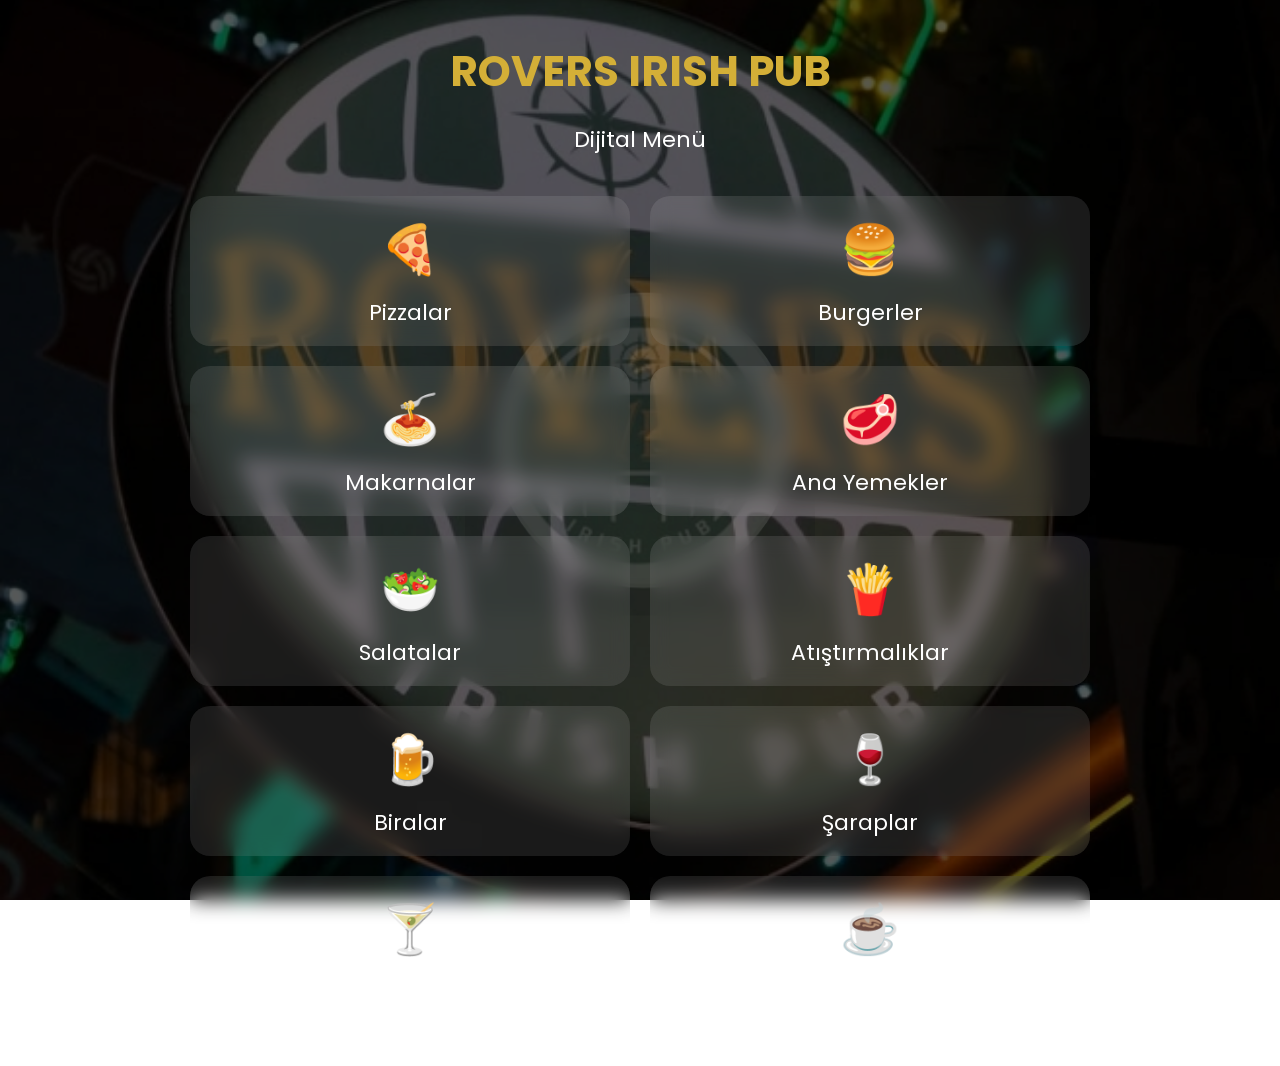
==== menu.html @ 9247f2ec "İlk yükleme" ====
<!DOCTYPE html>
<html lang="tr">

<head>
<meta charset="UTF-8">
<meta name="viewport" content="width=device-width, initial-scale=1.0">

<title>Rovers Menü</title>

<link rel="stylesheet" href="style.css">

<link href="https://fonts.googleapis.com/css2?family=Poppins:wght@300;500;700&display=swap" rel="stylesheet">

</head>

<body class="menu-page">

<div class="background-overlay"></div>

<div class="logo-bg">
    <img src="images/logo.jpeg" alt="Logo">
</div>

<div class="container">

<h1>ROVERS IRISH PUB</h1>

<p>Dijital Menü</p>

<div class="menu-grid">

<a href="#" class="card">
<div class="icon">🍕</div>
<span>Pizzalar</span>
</a>

<a href="#" class="card">
<div class="icon">🍔</div>
<span>Burgerler</span>
</a>

<a href="#" class="card">
<div class="icon">🍝</div>
<span>Makarnalar</span>
</a>

<a href="#" class="card">
<div class="icon">🥩</div>
<span>Ana Yemekler</span>
</a>

<a href="#" class="card">
<div class="icon">🥗</div>
<span>Salatalar</span>
</a>

<a href="#" class="card">
<div class="icon">🍟</div>
<span>Atıştırmalıklar</span>
</a>

<a href="#" class="card">
<div class="icon">🍺</div>
<span>Biralar</span>
</a>

<a href="#" class="card">
<div class="icon">🍷</div>
<span>Şaraplar</span>
</a>

<a href="#" class="card">
<div class="icon">🍸</div>
<span>Kokteyller</span>
</a>

<a href="#" class="card">
<div class="icon">☕</div>
<span>Kahveler</span>
</a>

</div>

</div>

</body>
</html>
---- style.css ----
@import url('https://fonts.googleapis.com/css2?family=Poppins:wght@300;500;700&display=swap');

*{
margin:0;
padding:0;
box-sizing:border-box;
}

body{
font-family:'Poppins',sans-serif;
}

/* Giriş Sayfası */

.home-page{
background:url("images/background.jpeg") center center/cover no-repeat;
height:100vh;
}

.home-overlay{
height:100%;
display:flex;
justify-content:center;
align-items:center;
background:rgba(0,0,0,.5);
}

button{

padding:18px 55px;

font-size:28px;

border:none;

border-radius:15px;

background:#D4AF37;

color:white;

cursor:pointer;

font-weight:bold;

transition:.3s;
}

button:hover{

transform:scale(1.05);

background:#f0c544;

}

/* Menü */

.menu-page{

background:url("images/menu.jpeg") center center/cover fixed;

min-height:100vh;

position:relative;

}

.background-overlay{

position:fixed;

top:0;

left:0;

width:100%;

height:100%;

background:rgba(0,0,0,.65);

z-index:1;

}

.logo-bg{

position:fixed;

top:50%;

left:50%;

transform:translate(-50%,-50%);

opacity:.12;

z-index:2;

pointer-events:none;

}

.logo-bg img{

width:350px;

}

.container{

position:relative;

z-index:3;

width:90%;

max-width:900px;

margin:auto;

padding:40px 0;

}

.container h1{

color:#D4AF37;

text-align:center;

font-size:42px;

}

.container p{

text-align:center;

color:white;

margin:20px 0 40px;

font-size:22px;

}

.menu-grid{

display:grid;

grid-template-columns:repeat(2,1fr);

gap:20px;

}

.card{

background:rgba(255,255,255,.10);

height:150px;

border-radius:20px;

display:flex;

flex-direction:column;

justify-content:center;

align-items:center;

text-decoration:none;

color:white;

font-size:22px;

backdrop-filter:blur(10px);

transition:.3s;

}

.icon{

font-size:48px;

margin-bottom:10px;

}

.card:hover{

background:#D4AF37;

color:#111;

transform:translateY(-5px);

}

@media(max-width:700px){

.menu-grid{

grid-template-columns:1fr;

}

.container h1{

font-size:32px;

}

.logo-bg img{

width:250px;

}

}
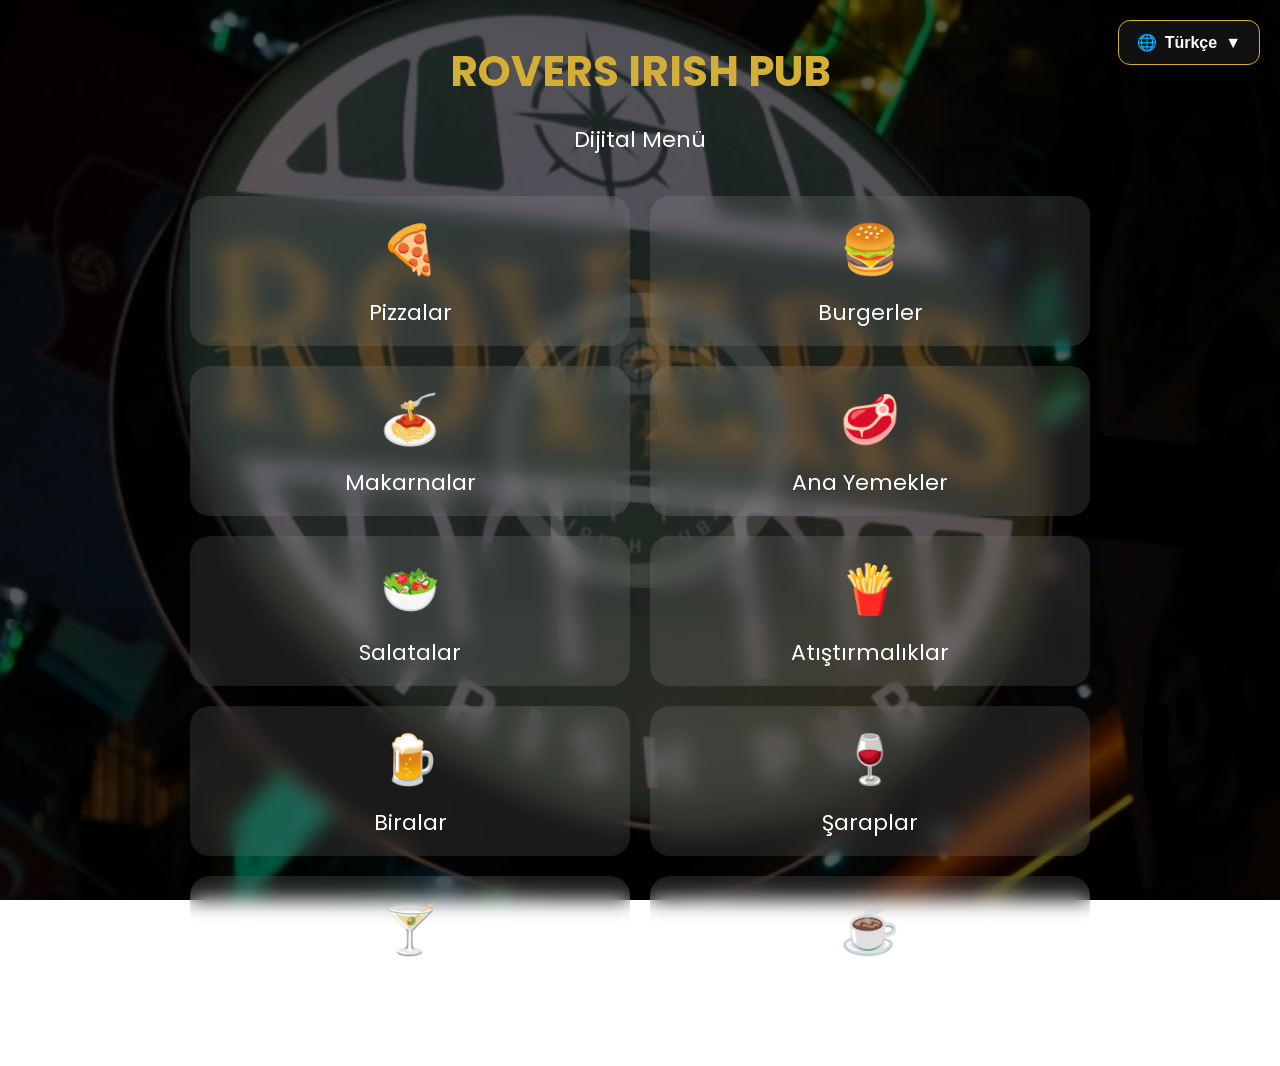
==== commit 4bfae784: "Dil seçici sistemi eklendi" ====
--- a/menu.html
+++ b/menu.html
@@ -8,12 +8,39 @@
 <title>Rovers Menü</title>
 
 <link rel="stylesheet" href="style.css">
-
 <link href="https://fonts.googleapis.com/css2?family=Poppins:wght@300;500;700&display=swap" rel="stylesheet">
 
 </head>
 
 <body class="menu-page">
+
+    <!-- Dil Seçici -->
+<div class="language-selector">
+
+    <button id="languageButton">
+        🌐 <span id="selectedLanguage">Türkçe</span>
+        ▼
+    </button>
+
+    <div id="languageList" class="language-list">
+
+        <div class="language-item" data-lang="tr">🇹🇷 Türkçe</div>
+
+        <div class="language-item" data-lang="en">🇬🇧 English</div>
+
+        <div class="language-item" data-lang="fr">🇫🇷 Français</div>
+
+        <div class="language-item" data-lang="it">🇮🇹 Italiano</div>
+
+        <div class="language-item" data-lang="ru">🇷🇺 Русский</div>
+
+        <div class="language-item" data-lang="fa">🇮🇷 فارسی</div>
+
+        <div class="language-item" data-lang="es">🇪🇸 Español</div>
+
+    </div>
+
+</div>
 
 <div class="background-overlay"></div>
 
@@ -23,65 +50,67 @@
 
 <div class="container">
 
-<h1>ROVERS IRISH PUB</h1>
+<h1 id="title">ROVERS IRISH PUB</h1>
 
-<p>Dijital Menü</p>
+<p id="subtitle">Dijital Menü</p>
 
 <div class="menu-grid">
 
 <a href="#" class="card">
 <div class="icon">🍕</div>
-<span>Pizzalar</span>
+<span id="pizza">Pizzalar</span>
 </a>
 
 <a href="#" class="card">
 <div class="icon">🍔</div>
-<span>Burgerler</span>
+<span id="burger">Burgerler</span>
 </a>
 
 <a href="#" class="card">
 <div class="icon">🍝</div>
-<span>Makarnalar</span>
+<span id="pasta">Makarnalar</span>
 </a>
 
 <a href="#" class="card">
 <div class="icon">🥩</div>
-<span>Ana Yemekler</span>
+<span id="main">Ana Yemekler</span>
 </a>
 
 <a href="#" class="card">
 <div class="icon">🥗</div>
-<span>Salatalar</span>
+<span id="salad">Salatalar</span>
 </a>
 
 <a href="#" class="card">
 <div class="icon">🍟</div>
-<span>Atıştırmalıklar</span>
+<span id="snack">Atıştırmalıklar</span>
 </a>
 
 <a href="#" class="card">
 <div class="icon">🍺</div>
-<span>Biralar</span>
+<span id="beer">Biralar</span>
 </a>
 
 <a href="#" class="card">
 <div class="icon">🍷</div>
-<span>Şaraplar</span>
+<span id="wine">Şaraplar</span>
 </a>
 
 <a href="#" class="card">
 <div class="icon">🍸</div>
-<span>Kokteyller</span>
+<span id="cocktail">Kokteyller</span>
 </a>
 
 <a href="#" class="card">
 <div class="icon">☕</div>
-<span>Kahveler</span>
+<span id="coffee">Kahveler</span>
 </a>
 
 </div>
 
 </div>
 
+<script src="script.js"></script>
+
 </body>
 </html>
--- a/style.css
+++ b/style.css
@@ -222,4 +222,117 @@
 
 }
 
+}
+
+/* ========================= */
+/* DİL SEÇİCİ */
+/* ========================= */
+
+.language-selector{
+    position:fixed;
+    top:20px;
+    right:20px;
+    z-index:9999;
+}
+
+#languageButton{
+    display:flex;
+    align-items:center;
+    gap:8px;
+    background:rgba(20,20,20,.85);
+    color:white;
+    border:1px solid #D4AF37;
+    border-radius:12px;
+    padding:12px 18px;
+    font-size:16px;
+    cursor:pointer;
+    backdrop-filter:blur(12px);
+    transition:.3s;
+}
+
+#languageButton:hover{
+    background:#D4AF37;
+    color:#111;
+}
+
+.language-list{
+
+    display:none;
+
+    position:absolute;
+
+    right:0;
+
+    margin-top:10px;
+
+    width:220px;
+
+    background:rgba(15,15,15,.95);
+
+    border:1px solid rgba(212,175,55,.5);
+
+    border-radius:15px;
+
+    overflow:hidden;
+
+    backdrop-filter:blur(15px);
+
+    box-shadow:0 0 20px rgba(0,0,0,.4);
+
+}
+
+.language-item{
+
+    padding:14px 18px;
+
+    color:white;
+
+    cursor:pointer;
+
+    transition:.3s;
+
+    font-size:16px;
+
+}
+
+.language-item:hover{
+
+    background:#D4AF37;
+
+    color:#111;
+
+}
+
+.language-list.active{
+
+    display:block;
+
+}
+
+/* Telefon */
+
+@media(max-width:768px){
+
+.language-selector{
+
+top:15px;
+
+right:15px;
+
+}
+
+#languageButton{
+
+padding:10px 15px;
+
+font-size:15px;
+
+}
+
+.language-list{
+
+width:190px;
+
+}
+
 }
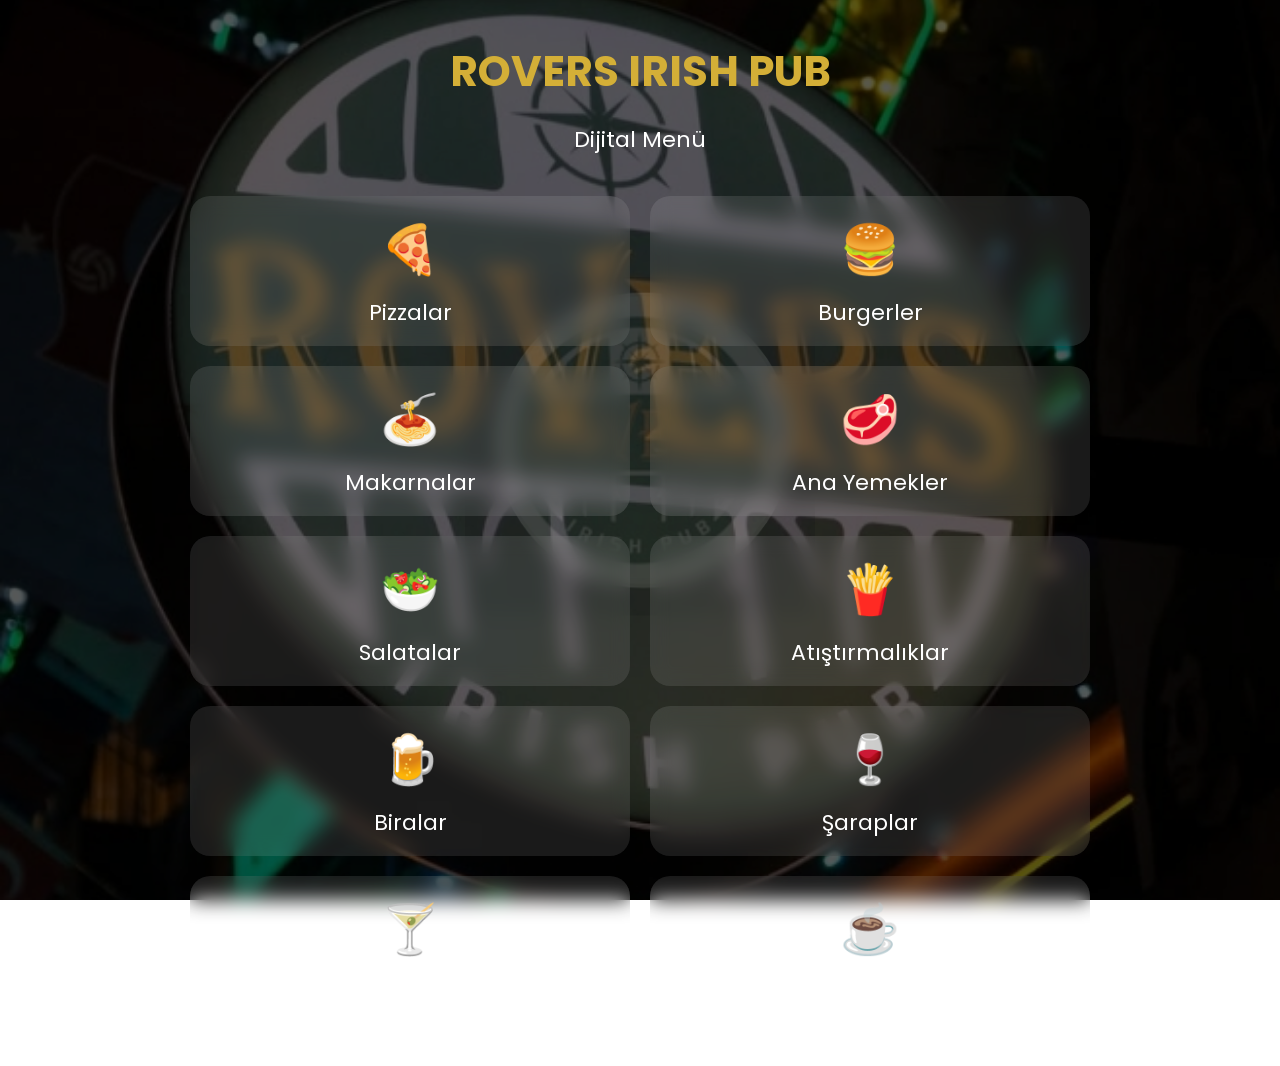
==== commit d6998d58: "Dil seçici giriş sayfasına taşındı" ====
--- a/menu.html
+++ b/menu.html
@@ -2,115 +2,91 @@
 <html lang="tr">
 
 <head>
-<meta charset="UTF-8">
-<meta name="viewport" content="width=device-width, initial-scale=1.0">
+    <meta charset="UTF-8">
+    <meta name="viewport" content="width=device-width, initial-scale=1.0">
+    <title>Rovers Menü</title>
 
-<title>Rovers Menü</title>
+    <link rel="stylesheet" href="style.css">
 
-<link rel="stylesheet" href="style.css">
-<link href="https://fonts.googleapis.com/css2?family=Poppins:wght@300;500;700&display=swap" rel="stylesheet">
-
+    <link href="https://fonts.googleapis.com/css2?family=Poppins:wght@300;500;700&display=swap" rel="stylesheet">
 </head>
 
 <body class="menu-page">
 
-    <!-- Dil Seçici -->
-<div class="language-selector">
+    <!-- Arka Plan -->
+    <div class="background-overlay"></div>
 
-    <button id="languageButton">
-        🌐 <span id="selectedLanguage">Türkçe</span>
-        ▼
-    </button>
+    <!-- Logo -->
+    <div class="logo-bg">
+        <img src="images/logo.jpeg" alt="Rovers Logo">
+    </div>
 
-    <div id="languageList" class="language-list">
+    <!-- Menü -->
+    <div class="container">
 
-        <div class="language-item" data-lang="tr">🇹🇷 Türkçe</div>
+        <h1 id="title">ROVERS IRISH PUB</h1>
 
-        <div class="language-item" data-lang="en">🇬🇧 English</div>
+        <p id="subtitle">Dijital Menü</p>
 
-        <div class="language-item" data-lang="fr">🇫🇷 Français</div>
+        <div class="menu-grid">
 
-        <div class="language-item" data-lang="it">🇮🇹 Italiano</div>
+            <a href="#" class="card">
+                <div class="icon">🍕</div>
+                <span id="pizza">Pizzalar</span>
+            </a>
 
-        <div class="language-item" data-lang="ru">🇷🇺 Русский</div>
+            <a href="#" class="card">
+                <div class="icon">🍔</div>
+                <span id="burger">Burgerler</span>
+            </a>
 
-        <div class="language-item" data-lang="fa">🇮🇷 فارسی</div>
+            <a href="#" class="card">
+                <div class="icon">🍝</div>
+                <span id="pasta">Makarnalar</span>
+            </a>
 
-        <div class="language-item" data-lang="es">🇪🇸 Español</div>
+            <a href="#" class="card">
+                <div class="icon">🥩</div>
+                <span id="main">Ana Yemekler</span>
+            </a>
+
+            <a href="#" class="card">
+                <div class="icon">🥗</div>
+                <span id="salad">Salatalar</span>
+            </a>
+
+            <a href="#" class="card">
+                <div class="icon">🍟</div>
+                <span id="snack">Atıştırmalıklar</span>
+            </a>
+
+            <a href="#" class="card">
+                <div class="icon">🍺</div>
+                <span id="beer">Biralar</span>
+            </a>
+
+            <a href="#" class="card">
+                <div class="icon">🍷</div>
+                <span id="wine">Şaraplar</span>
+            </a>
+
+            <a href="#" class="card">
+                <div class="icon">🍸</div>
+                <span id="cocktail">Kokteyller</span>
+            </a>
+
+            <a href="#" class="card">
+                <div class="icon">☕</div>
+                <span id="coffee">Kahveler</span>
+            </a>
+
+        </div>
 
     </div>
 
-</div>
-
-<div class="background-overlay"></div>
-
-<div class="logo-bg">
-    <img src="images/logo.jpeg" alt="Logo">
-</div>
-
-<div class="container">
-
-<h1 id="title">ROVERS IRISH PUB</h1>
-
-<p id="subtitle">Dijital Menü</p>
-
-<div class="menu-grid">
-
-<a href="#" class="card">
-<div class="icon">🍕</div>
-<span id="pizza">Pizzalar</span>
-</a>
-
-<a href="#" class="card">
-<div class="icon">🍔</div>
-<span id="burger">Burgerler</span>
-</a>
-
-<a href="#" class="card">
-<div class="icon">🍝</div>
-<span id="pasta">Makarnalar</span>
-</a>
-
-<a href="#" class="card">
-<div class="icon">🥩</div>
-<span id="main">Ana Yemekler</span>
-</a>
-
-<a href="#" class="card">
-<div class="icon">🥗</div>
-<span id="salad">Salatalar</span>
-</a>
-
-<a href="#" class="card">
-<div class="icon">🍟</div>
-<span id="snack">Atıştırmalıklar</span>
-</a>
-
-<a href="#" class="card">
-<div class="icon">🍺</div>
-<span id="beer">Biralar</span>
-</a>
-
-<a href="#" class="card">
-<div class="icon">🍷</div>
-<span id="wine">Şaraplar</span>
-</a>
-
-<a href="#" class="card">
-<div class="icon">🍸</div>
-<span id="cocktail">Kokteyller</span>
-</a>
-
-<a href="#" class="card">
-<div class="icon">☕</div>
-<span id="coffee">Kahveler</span>
-</a>
-
-</div>
-
-</div>
-
-<script src="script.js"></script>
+    <!-- JavaScript -->
+    <script src="script.js"></script>
 
 </body>
+
 </html>
--- a/style.css
+++ b/style.css
@@ -23,36 +23,26 @@
 justify-content:center;
 align-items:center;
 background:rgba(0,0,0,.5);
-}
-
-button{
-
-padding:18px 55px;
-
-font-size:28px;
-
-border:none;
-
-border-radius:15px;
-
-background:#D4AF37;
-
-color:white;
-
-cursor:pointer;
-
-font-weight:bold;
-
-transition:.3s;
-}
-
-button:hover{
-
-transform:scale(1.05);
-
-background:#f0c544;
-
-}
+position:relative;
+}
+
+.home-overlay button{
+    padding:18px 55px;
+    font-size:28px;
+    border:none;
+    border-radius:15px;
+    background:#D4AF37;
+    color:white;
+    cursor:pointer;
+    font-weight:bold;
+    transition:.3s;
+}
+
+.home-overlay button:hover{
+    transform:scale(1.05);
+    background:#f0c544;
+}
+
 
 /* Menü */
 
@@ -229,20 +219,20 @@
 /* ========================= */
 
 .language-selector{
-    position:fixed;
-    top:20px;
-    right:20px;
-    z-index:9999;
+    position:absolute;
+    top:25px;
+    right:25px;
+    z-index:1000;
 }
 
 #languageButton{
     display:flex;
     align-items:center;
     gap:8px;
-    background:rgba(20,20,20,.85);
+    background:rgba(0,0,0,.70);
     color:white;
     border:1px solid #D4AF37;
-    border-radius:12px;
+    border-radius:10px;
     padding:12px 18px;
     font-size:16px;
     cursor:pointer;
@@ -253,6 +243,7 @@
 #languageButton:hover{
     background:#D4AF37;
     color:#111;
+
 }
 
 .language-list{
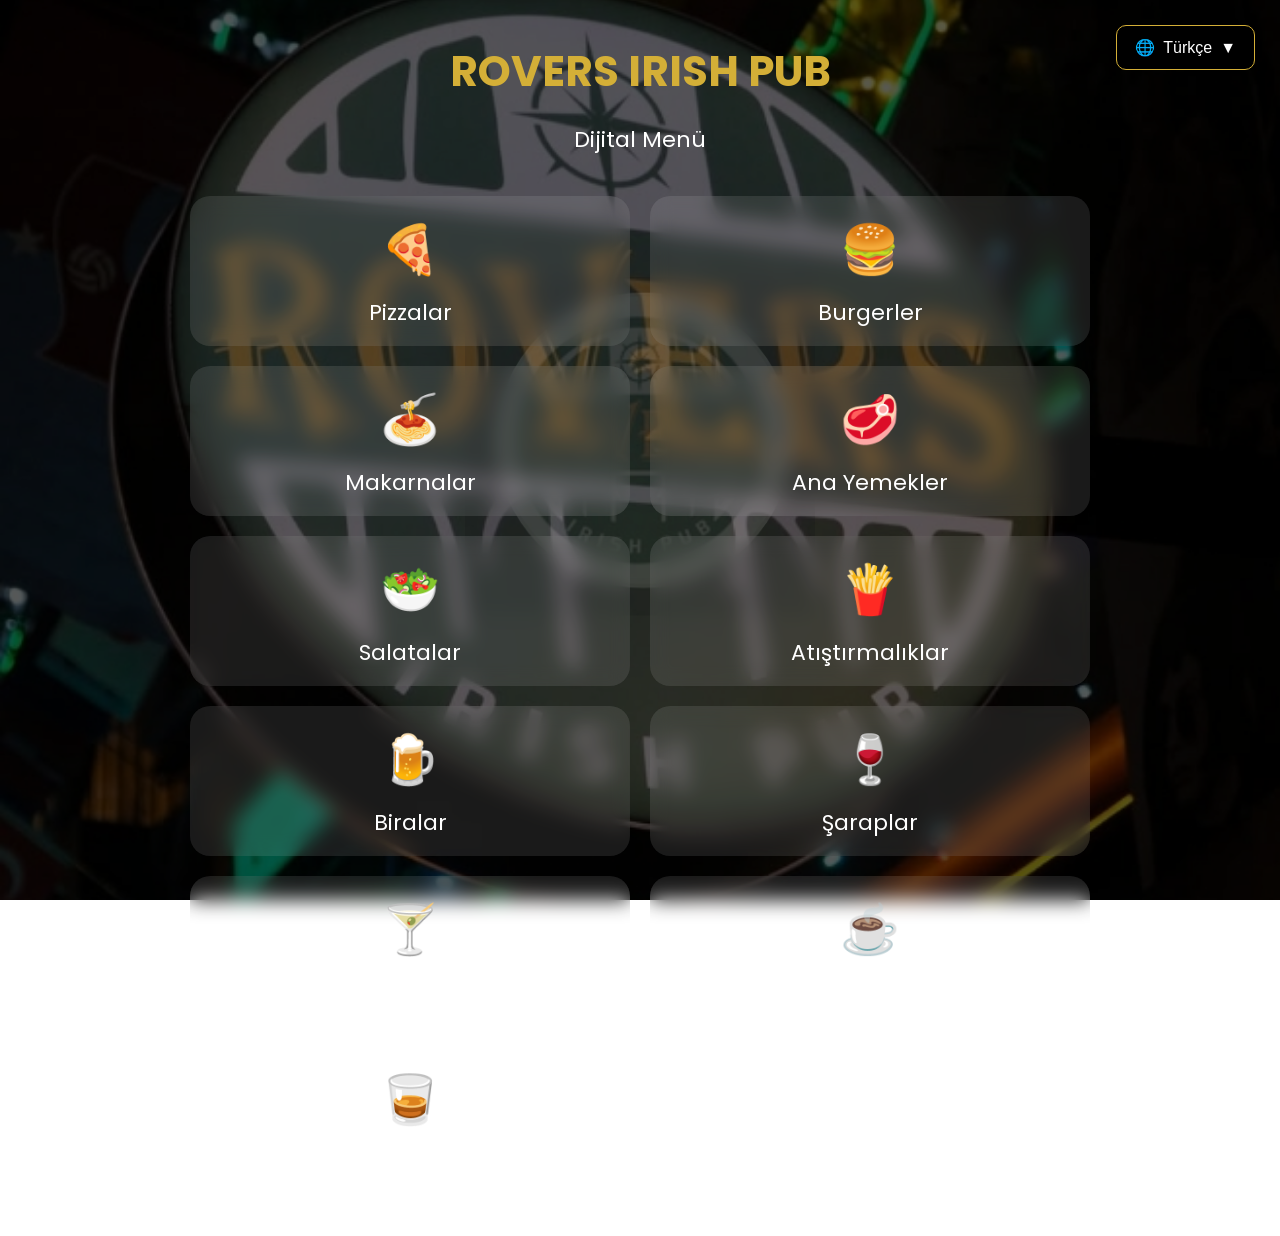
==== commit ace7892a: "Menü panel düzenlemeleri yapıldı" ====
--- a/menu.html
+++ b/menu.html
@@ -13,8 +13,30 @@
 
 <body class="menu-page">
 
+    <!-- Dil Seçici -->
+    <div class="language-selector">
+
+        <button type="button" id="languageButton">
+            🌐 <span id="selectedLanguage">Türkçe</span> ▼
+        </button>
+
+        <div id="languageList" class="language-list">
+
+            <div class="language-item" data-lang="tr">🇹🇷 Türkçe</div>
+            <div class="language-item" data-lang="en">🇬🇧 English</div>
+            <div class="language-item" data-lang="fr">🇫🇷 Français</div>
+            <div class="language-item" data-lang="it">🇮🇹 Italiano</div>
+            <div class="language-item" data-lang="ru">🇷🇺 Русский</div>
+            <div class="language-item" data-lang="fa">🇮🇷 فارسی</div>
+            <div class="language-item" data-lang="es">🇪🇸 Español</div>
+
+        </div>
+
+    </div>
+
     <!-- Arka Plan -->
     <div class="background-overlay"></div>
+
 
     <!-- Logo -->
     <div class="logo-bg">
@@ -80,6 +102,11 @@
                 <span id="coffee">Kahveler</span>
             </a>
 
+            <a href="#" class="card">
+    <div class="icon">🥃</div>
+    <span id="spirits">Ağır Alkoller</span>
+</a>
+
         </div>
 
     </div>
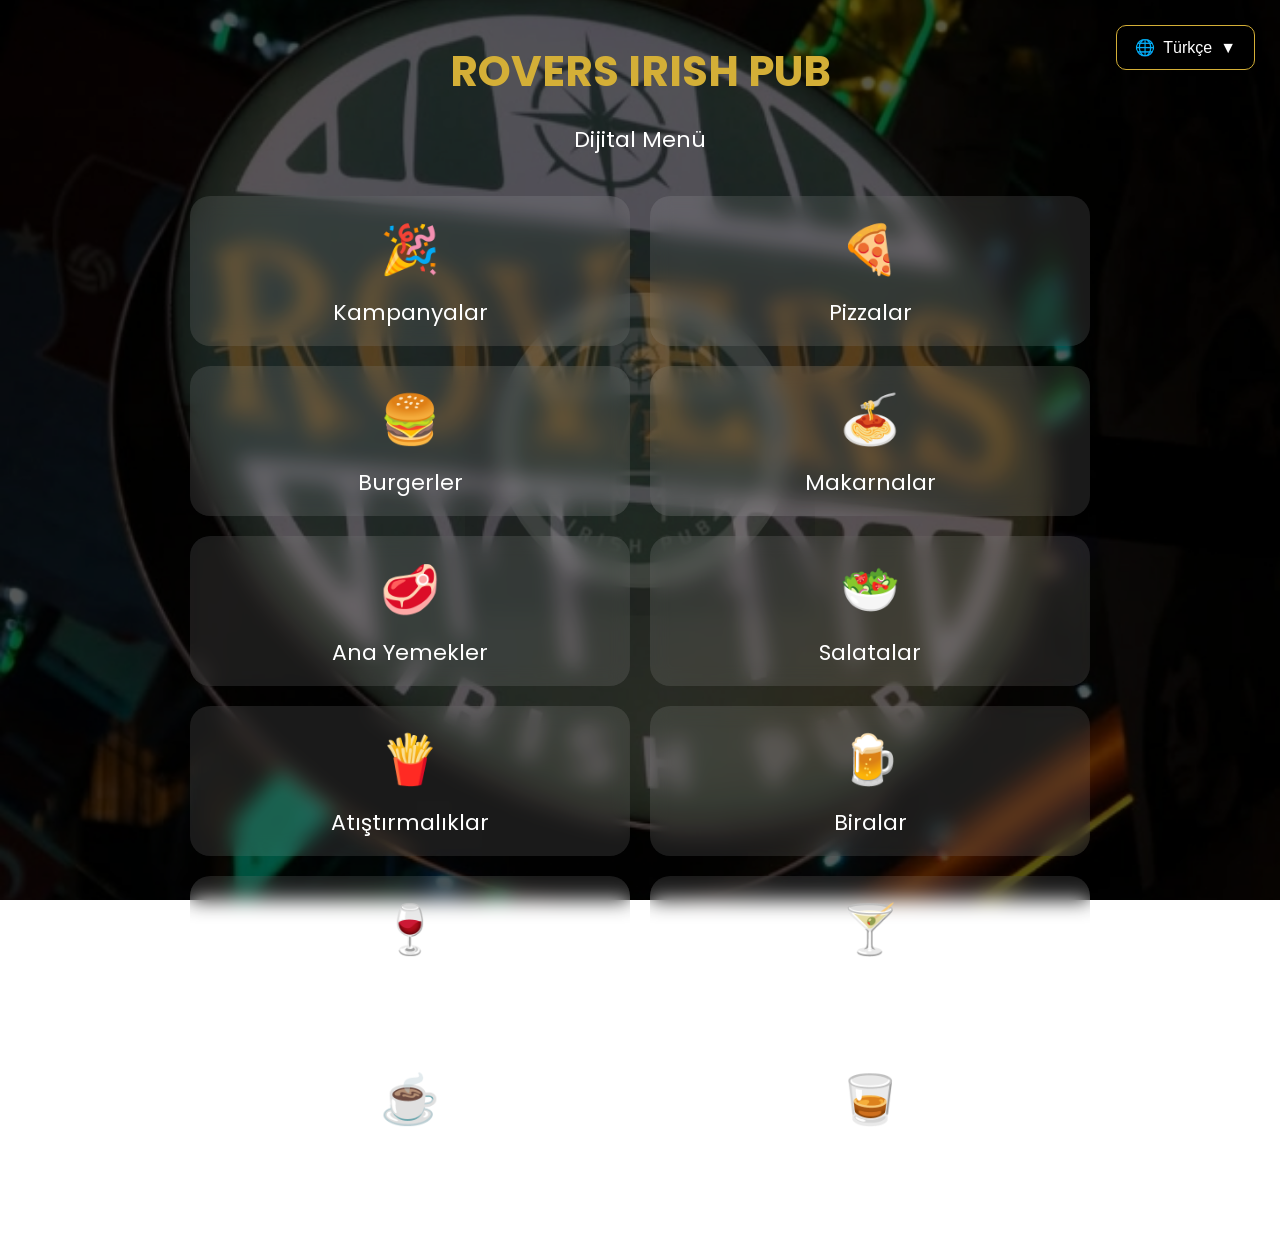
==== commit 89663848: "Almanca desteği ve Kampanyalar kategorisi eklendi" ====
--- a/menu.html
+++ b/menu.html
@@ -24,11 +24,13 @@
 
             <div class="language-item" data-lang="tr">🇹🇷 Türkçe</div>
             <div class="language-item" data-lang="en">🇬🇧 English</div>
+            <div class="language-item" data-lang="de">🇩🇪 Deutsch</div>
             <div class="language-item" data-lang="fr">🇫🇷 Français</div>
             <div class="language-item" data-lang="it">🇮🇹 Italiano</div>
             <div class="language-item" data-lang="ru">🇷🇺 Русский</div>
             <div class="language-item" data-lang="fa">🇮🇷 فارسی</div>
             <div class="language-item" data-lang="es">🇪🇸 Español</div>
+
 
         </div>
 
@@ -52,6 +54,11 @@
 
         <div class="menu-grid">
 
+           <a href="#" class="card">
+                <div class="icon">🎉</div>
+                <span id="campaign">Kampanyalar</span>
+            </a>
+           
             <a href="#" class="card">
                 <div class="icon">🍕</div>
                 <span id="pizza">Pizzalar</span>
@@ -103,9 +110,9 @@
             </a>
 
             <a href="#" class="card">
-    <div class="icon">🥃</div>
-    <span id="spirits">Ağır Alkoller</span>
-</a>
+                <div class="icon">🥃</div>
+                <span id="spirits">Ağır Alkoller</span>
+            </a>
 
         </div>
 
